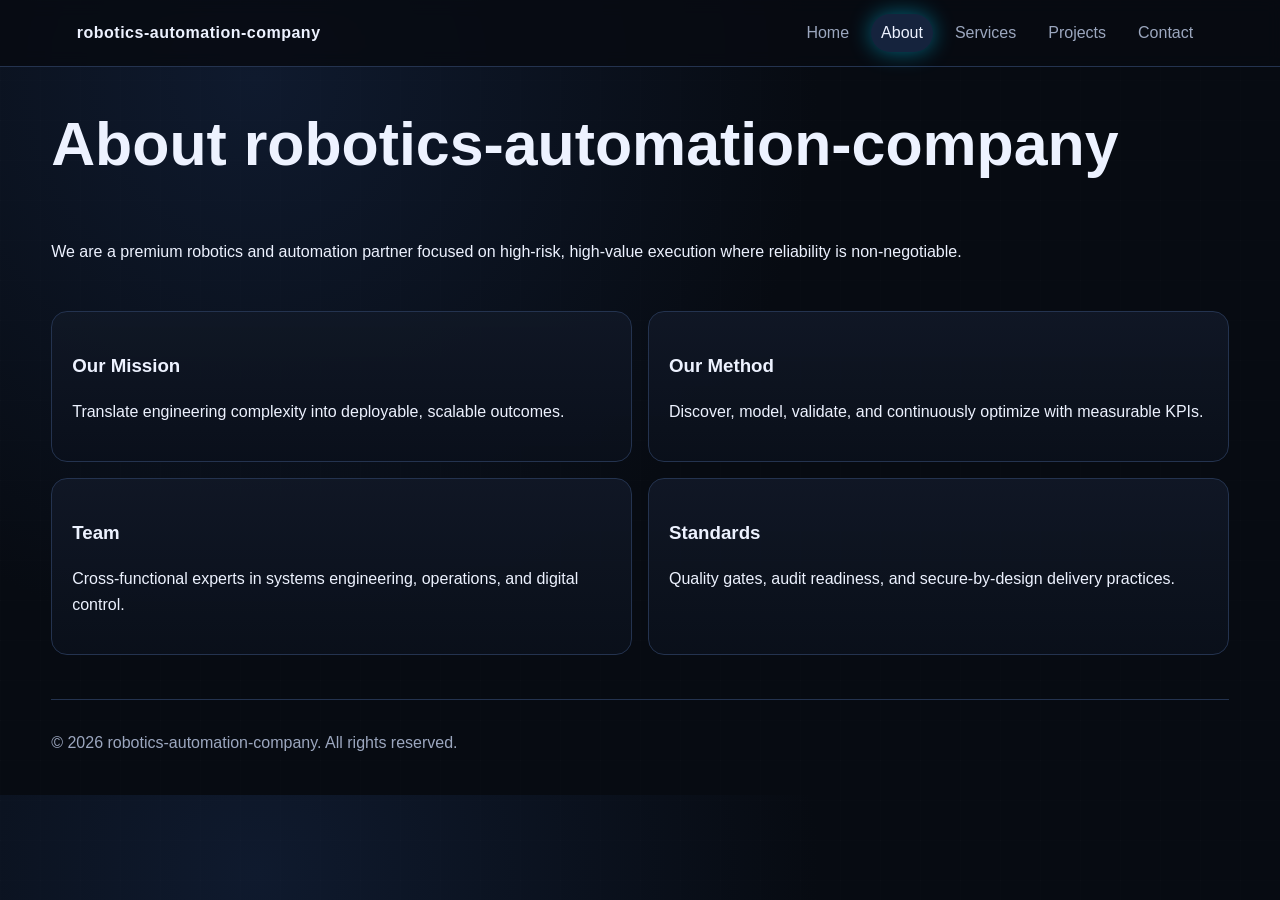
==== about.html @ 0bc13b14 "initial commit" ====
﻿<!doctype html>
<html lang="en">
<head>
    <meta charset="UTF-8">
    <meta name="viewport" content="width=device-width, initial-scale=1.0">
    <meta name="description" content="robotics-automation-company premium industrial agency website.">
    <title>robotics-automation-company | About</title>
    <link rel="stylesheet" href="css/styles.css">
</head>
<body>
    <div class="bg-grid" aria-hidden="true"></div>
    <header class="site-header">
        <a class="logo" href="index.html">robotics-automation-company</a>
        <nav>
                <a href="index.html">Home</a>
                <a href="about.html" class="active">About</a>
                <a href="services.html">Services</a>
                <a href="projects.html">Projects</a>
                <a href="contact.html">Contact</a>
        </nav>
    </header>
    <main class="container">
        <section class="page-hero reveal"><h1>About robotics-automation-company</h1><p>We are a premium robotics and automation partner focused on high-risk, high-value execution where reliability is non-negotiable.</p></section>
        <section class="grid-2 reveal">
            <article class="card"><h3>Our Mission</h3><p>Translate engineering complexity into deployable, scalable outcomes.</p></article>
            <article class="card"><h3>Our Method</h3><p>Discover, model, validate, and continuously optimize with measurable KPIs.</p></article>
            <article class="card"><h3>Team</h3><p>Cross-functional experts in systems engineering, operations, and digital control.</p></article>
            <article class="card"><h3>Standards</h3><p>Quality gates, audit readiness, and secure-by-design delivery practices.</p></article>
        </section>
    </main>
    <footer class="site-footer">
        <p>&copy; 2026 robotics-automation-company. All rights reserved.</p>
    </footer>
    <script src="js/script.js"></script>
</body>
</html>
---- css/styles.css ----
﻿:root {
    --bg: #070b12;
    --text: #edf2ff;
    --muted: #9ca7bf;
    --line: #24334f;
    --accent: #00d2ff;
    --accent-2: #36ff8f;
    --glow: 0 0 22px rgba(0, 210, 255, 0.45);
    --radius: 16px;
}
* { box-sizing: border-box; }
html { scroll-behavior: smooth; }
body { margin: 0; font-family: "Segoe UI", "Trebuchet MS", sans-serif; background: radial-gradient(circle at 20% 10%, #0f1a2e, var(--bg) 45%), var(--bg); color: var(--text); line-height: 1.6; }
.bg-grid { position: fixed; inset: 0; background-image: linear-gradient(rgba(255,255,255,.04) 1px, transparent 1px), linear-gradient(90deg, rgba(255,255,255,.04) 1px, transparent 1px); background-size: 40px 40px; opacity: .25; pointer-events: none; z-index: -1; }
.site-header { position: sticky; top: 0; display: flex; justify-content: space-between; align-items: center; padding: 14px 6vw; border-bottom: 1px solid var(--line); background: rgba(7, 11, 18, 0.86); backdrop-filter: blur(8px); z-index: 10; }
.logo { color: var(--text); text-decoration: none; font-weight: 700; letter-spacing: .5px; }
nav { display: flex; gap: 12px; flex-wrap: wrap; }
nav a { color: var(--muted); text-decoration: none; padding: 6px 10px; border-radius: 999px; transition: .25s ease; }
nav a:hover, nav a.active { color: var(--text); background: #15233d; box-shadow: var(--glow); }
.container { width: min(1180px, 92vw); margin: 44px auto; display: grid; gap: 30px; }
.hero, .page-hero { display: grid; grid-template-columns: repeat(2, minmax(0, 1fr)); gap: 30px; align-items: center; }
.page-hero { grid-template-columns: 1fr; }
.kicker { color: var(--accent-2); text-transform: uppercase; letter-spacing: 1.2px; font-weight: 600; }
h1 { font-size: clamp(2rem, 5vw, 3.8rem); line-height: 1.1; margin: 0 0 16px; }
h2 { font-size: clamp(1.4rem, 3vw, 2rem); margin-top: 0; }
.hero-orb { width: min(420px, 100%); aspect-ratio: 1; border-radius: 50%; margin-inline: auto; background: conic-gradient(from 180deg, #0ef, #34ff8a, #1292f2, #0ef); box-shadow: 0 0 70px rgba(0, 210, 255, .45); animation: spin 18s linear infinite; }
@keyframes spin { to { transform: rotate(360deg); } }
.hero-actions { display: flex; gap: 12px; flex-wrap: wrap; margin-top: 16px; }
.btn { border: 1px solid var(--line); color: var(--text); text-decoration: none; background: #101a2f; padding: 10px 14px; border-radius: 10px; transition: .25s ease; cursor: pointer; }
.btn:hover { transform: translateY(-2px); box-shadow: var(--glow); }
.btn-primary { background: linear-gradient(130deg, #00a9d8, #18b56f); border-color: transparent; }
.grid-3, .stats { display: grid; grid-template-columns: repeat(4, minmax(0, 1fr)); gap: 16px; }
.grid-3 { grid-template-columns: repeat(3, minmax(0, 1fr)); }
.grid-2 { display: grid; grid-template-columns: repeat(2, minmax(0, 1fr)); gap: 16px; }
.card { background: linear-gradient(180deg, rgba(17, 24, 38, 0.94), rgba(10, 16, 27, 0.96)); border: 1px solid var(--line); border-radius: var(--radius); padding: 20px; transition: .3s ease; }
.card:hover { border-color: #2f5b9a; transform: translateY(-4px); box-shadow: var(--glow); }
.stat-card h3 { font-size: 2rem; margin: 0; color: var(--accent); }
.animated-card { animation: floatCard 3.8s ease-in-out infinite alternate; }
@keyframes floatCard { from { transform: translateY(0); } to { transform: translateY(-8px); } }
.tool-section .tool-grid { display: grid; grid-template-columns: repeat(2, minmax(0, 1fr)); gap: 16px; }
#tool-form { display: grid; gap: 12px; }
#tool-form label { display: grid; gap: 6px; color: var(--muted); font-size: .95rem; }
#tool-form input { background: #0a1323; border: 1px solid var(--line); color: var(--text); border-radius: 10px; padding: 9px 11px; }
.tool-output p { min-height: 54px; }
.meter { height: 10px; border-radius: 8px; background: #1b2539; overflow: hidden; }
.meter span { display: block; width: 0; height: 100%; background: linear-gradient(90deg, var(--accent), var(--accent-2)); transition: width .45s ease; }
.contact-form input, .contact-form textarea { width: 100%; background: #0a1323; color: var(--text); border: 1px solid var(--line); border-radius: 10px; padding: 9px 11px; }
.reveal { opacity: 0; transform: translateY(18px); transition: .65s ease; }
.reveal.show { opacity: 1; transform: translateY(0); }
.site-footer { width: min(1180px, 92vw); margin: 24px auto 40px; color: var(--muted); border-top: 1px solid var(--line); padding-top: 14px; }
@media (max-width: 960px) {
    .hero, .grid-3, .grid-2, .stats, .tool-section .tool-grid { grid-template-columns: 1fr; }
    .site-header { gap: 10px; flex-direction: column; align-items: flex-start; }
}
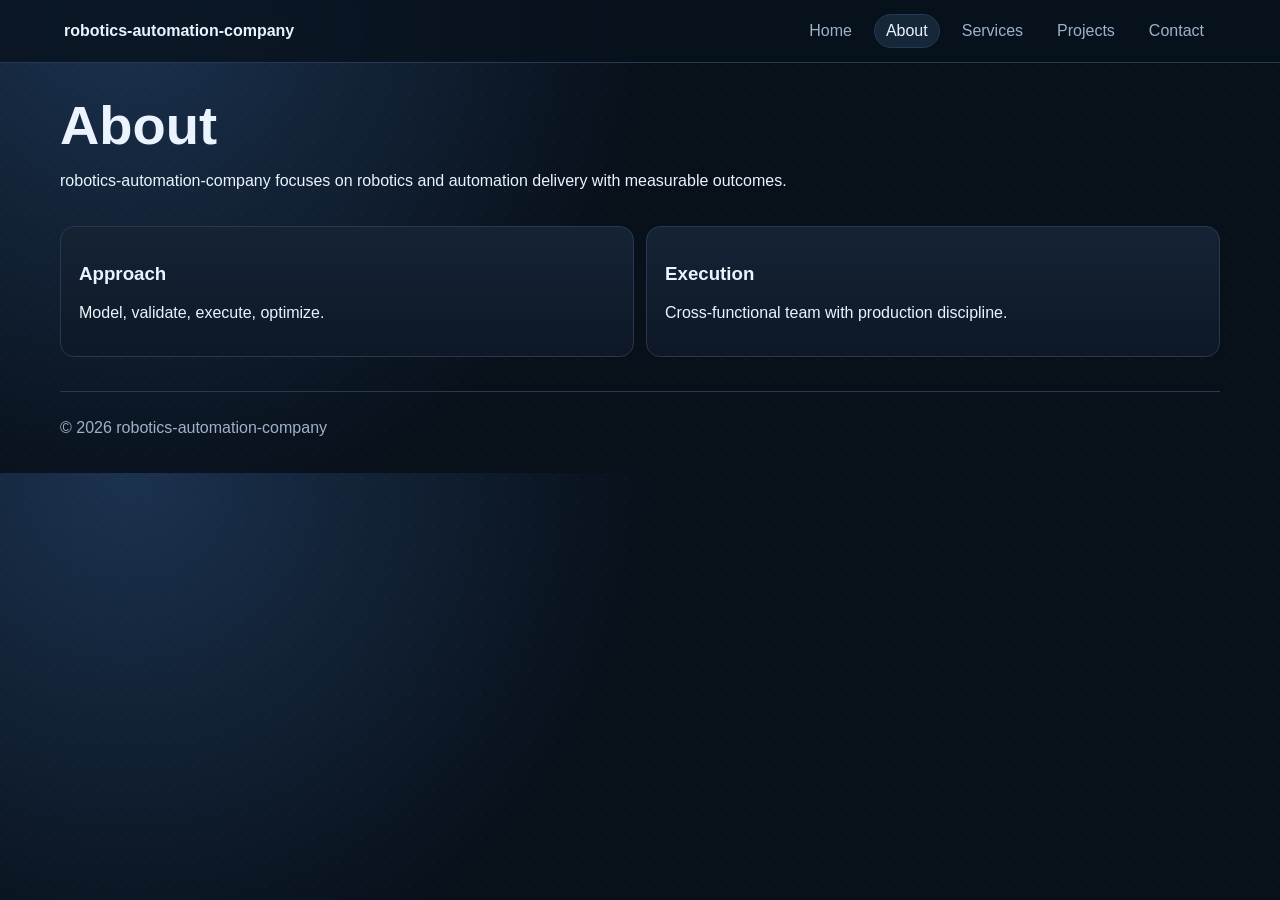
==== commit 1d3fb335: "made this unique" ====
--- a/about.html
+++ b/about.html
@@ -1,36 +1,2 @@
-﻿<!doctype html>
-<html lang="en">
-<head>
-    <meta charset="UTF-8">
-    <meta name="viewport" content="width=device-width, initial-scale=1.0">
-    <meta name="description" content="robotics-automation-company premium industrial agency website.">
-    <title>robotics-automation-company | About</title>
-    <link rel="stylesheet" href="css/styles.css">
-</head>
-<body>
-    <div class="bg-grid" aria-hidden="true"></div>
-    <header class="site-header">
-        <a class="logo" href="index.html">robotics-automation-company</a>
-        <nav>
-                <a href="index.html">Home</a>
-                <a href="about.html" class="active">About</a>
-                <a href="services.html">Services</a>
-                <a href="projects.html">Projects</a>
-                <a href="contact.html">Contact</a>
-        </nav>
-    </header>
-    <main class="container">
-        <section class="page-hero reveal"><h1>About robotics-automation-company</h1><p>We are a premium robotics and automation partner focused on high-risk, high-value execution where reliability is non-negotiable.</p></section>
-        <section class="grid-2 reveal">
-            <article class="card"><h3>Our Mission</h3><p>Translate engineering complexity into deployable, scalable outcomes.</p></article>
-            <article class="card"><h3>Our Method</h3><p>Discover, model, validate, and continuously optimize with measurable KPIs.</p></article>
-            <article class="card"><h3>Team</h3><p>Cross-functional experts in systems engineering, operations, and digital control.</p></article>
-            <article class="card"><h3>Standards</h3><p>Quality gates, audit readiness, and secure-by-design delivery practices.</p></article>
-        </section>
-    </main>
-    <footer class="site-footer">
-        <p>&copy; 2026 robotics-automation-company. All rights reserved.</p>
-    </footer>
-    <script src="js/script.js"></script>
-</body>
-</html>
+﻿<!doctype html><html lang="en"><head><meta charset="utf-8"><meta name="viewport" content="width=device-width,initial-scale=1"><title>robotics-automation-company | about.html</title><link rel="stylesheet" href="css/styles.css"></head><body class="nav-pill card-glow hero-stack motif-arm btn-solid"><div class="bg"></div><header><a class="logo" href="index.html">robotics-automation-company</a><nav><a href="index.html">Home</a><a href="about.html" class="active">About</a><a href="services.html">Services</a><a href="projects.html">Projects</a><a href="contact.html">Contact</a></nav></header><main>        <section class="head reveal"><h1>About</h1><p>robotics-automation-company focuses on robotics and automation delivery with measurable outcomes.</p></section>
+        <section class="cols reveal"><article class="card"><h3>Approach</h3><p>Model, validate, execute, optimize.</p></article><article class="card"><h3>Execution</h3><p>Cross-functional team with production discipline.</p></article></section></main><footer><p>&copy; 2026 robotics-automation-company</p></footer><script src="js/script.js"></script></body></html>
--- a/css/styles.css
+++ b/css/styles.css
@@ -1,54 +1,16 @@
-﻿:root {
-    --bg: #070b12;
-    --text: #edf2ff;
-    --muted: #9ca7bf;
-    --line: #24334f;
-    --accent: #00d2ff;
-    --accent-2: #36ff8f;
-    --glow: 0 0 22px rgba(0, 210, 255, 0.45);
-    --radius: 16px;
-}
-* { box-sizing: border-box; }
-html { scroll-behavior: smooth; }
-body { margin: 0; font-family: "Segoe UI", "Trebuchet MS", sans-serif; background: radial-gradient(circle at 20% 10%, #0f1a2e, var(--bg) 45%), var(--bg); color: var(--text); line-height: 1.6; }
-.bg-grid { position: fixed; inset: 0; background-image: linear-gradient(rgba(255,255,255,.04) 1px, transparent 1px), linear-gradient(90deg, rgba(255,255,255,.04) 1px, transparent 1px); background-size: 40px 40px; opacity: .25; pointer-events: none; z-index: -1; }
-.site-header { position: sticky; top: 0; display: flex; justify-content: space-between; align-items: center; padding: 14px 6vw; border-bottom: 1px solid var(--line); background: rgba(7, 11, 18, 0.86); backdrop-filter: blur(8px); z-index: 10; }
-.logo { color: var(--text); text-decoration: none; font-weight: 700; letter-spacing: .5px; }
-nav { display: flex; gap: 12px; flex-wrap: wrap; }
-nav a { color: var(--muted); text-decoration: none; padding: 6px 10px; border-radius: 999px; transition: .25s ease; }
-nav a:hover, nav a.active { color: var(--text); background: #15233d; box-shadow: var(--glow); }
-.container { width: min(1180px, 92vw); margin: 44px auto; display: grid; gap: 30px; }
-.hero, .page-hero { display: grid; grid-template-columns: repeat(2, minmax(0, 1fr)); gap: 30px; align-items: center; }
-.page-hero { grid-template-columns: 1fr; }
-.kicker { color: var(--accent-2); text-transform: uppercase; letter-spacing: 1.2px; font-weight: 600; }
-h1 { font-size: clamp(2rem, 5vw, 3.8rem); line-height: 1.1; margin: 0 0 16px; }
-h2 { font-size: clamp(1.4rem, 3vw, 2rem); margin-top: 0; }
-.hero-orb { width: min(420px, 100%); aspect-ratio: 1; border-radius: 50%; margin-inline: auto; background: conic-gradient(from 180deg, #0ef, #34ff8a, #1292f2, #0ef); box-shadow: 0 0 70px rgba(0, 210, 255, .45); animation: spin 18s linear infinite; }
-@keyframes spin { to { transform: rotate(360deg); } }
-.hero-actions { display: flex; gap: 12px; flex-wrap: wrap; margin-top: 16px; }
-.btn { border: 1px solid var(--line); color: var(--text); text-decoration: none; background: #101a2f; padding: 10px 14px; border-radius: 10px; transition: .25s ease; cursor: pointer; }
-.btn:hover { transform: translateY(-2px); box-shadow: var(--glow); }
-.btn-primary { background: linear-gradient(130deg, #00a9d8, #18b56f); border-color: transparent; }
-.grid-3, .stats { display: grid; grid-template-columns: repeat(4, minmax(0, 1fr)); gap: 16px; }
-.grid-3 { grid-template-columns: repeat(3, minmax(0, 1fr)); }
-.grid-2 { display: grid; grid-template-columns: repeat(2, minmax(0, 1fr)); gap: 16px; }
-.card { background: linear-gradient(180deg, rgba(17, 24, 38, 0.94), rgba(10, 16, 27, 0.96)); border: 1px solid var(--line); border-radius: var(--radius); padding: 20px; transition: .3s ease; }
-.card:hover { border-color: #2f5b9a; transform: translateY(-4px); box-shadow: var(--glow); }
-.stat-card h3 { font-size: 2rem; margin: 0; color: var(--accent); }
-.animated-card { animation: floatCard 3.8s ease-in-out infinite alternate; }
-@keyframes floatCard { from { transform: translateY(0); } to { transform: translateY(-8px); } }
-.tool-section .tool-grid { display: grid; grid-template-columns: repeat(2, minmax(0, 1fr)); gap: 16px; }
-#tool-form { display: grid; gap: 12px; }
-#tool-form label { display: grid; gap: 6px; color: var(--muted); font-size: .95rem; }
-#tool-form input { background: #0a1323; border: 1px solid var(--line); color: var(--text); border-radius: 10px; padding: 9px 11px; }
-.tool-output p { min-height: 54px; }
-.meter { height: 10px; border-radius: 8px; background: #1b2539; overflow: hidden; }
-.meter span { display: block; width: 0; height: 100%; background: linear-gradient(90deg, var(--accent), var(--accent-2)); transition: width .45s ease; }
-.contact-form input, .contact-form textarea { width: 100%; background: #0a1323; color: var(--text); border: 1px solid var(--line); border-radius: 10px; padding: 9px 11px; }
-.reveal { opacity: 0; transform: translateY(18px); transition: .65s ease; }
-.reveal.show { opacity: 1; transform: translateY(0); }
-.site-footer { width: min(1180px, 92vw); margin: 24px auto 40px; color: var(--muted); border-top: 1px solid var(--line); padding-top: 14px; }
-@media (max-width: 960px) {
-    .hero, .grid-3, .grid-2, .stats, .tool-section .tool-grid { grid-template-columns: 1fr; }
-    .site-header { gap: 10px; flex-direction: column; align-items: flex-start; }
-}
+﻿:root{--a:#87cbff;--b:#84ffd8;--bg:#08101a;--g:#1b324f;--f:'Segoe UI',sans-serif;--t:#ebf3ff;--m:#9fb1c9;--l:#263950}*{box-sizing:border-box}html{scroll-behavior:smooth}body{margin:0;font-family:var(--f);color:var(--t);background:radial-gradient(circle at 10% 0%,var(--g),var(--bg) 42%),var(--bg)}.bg{position:fixed;inset:0;opacity:.2;pointer-events:none;z-index:-1}
+body.motif-rings .bg{background:radial-gradient(circle,#fff2 1px,transparent 1px);background-size:22px 22px}body.motif-mesh .bg{background-image:linear-gradient(#fff2 1px,transparent 1px),linear-gradient(90deg,#fff2 1px,transparent 1px);background-size:34px 34px}body.motif-radar .bg{background:radial-gradient(circle at 70% 20%,#fff3,transparent 30%)}body.motif-leaf .bg{background:linear-gradient(120deg,#fff2,transparent)}body.motif-strata .bg{background:repeating-linear-gradient(160deg,#fff1,#fff1 2px,transparent 2px,transparent 18px)}body.motif-vector .bg{background:linear-gradient(45deg,#fff2 1px,transparent 1px);background-size:26px 26px}body.motif-grain .bg{background:radial-gradient(#fff2 1px,transparent 1px);background-size:14px 14px}body.motif-signal .bg{background:repeating-radial-gradient(circle at 65% 35%,#fff2 0 2px,transparent 2px 18px)}body.motif-silicon .bg{background:linear-gradient(90deg,#fff2,transparent)}body.motif-matrix .bg{background:repeating-linear-gradient(0deg,#fff2,#fff2 1px,transparent 1px,transparent 12px)}body.motif-route .bg{background:linear-gradient(130deg,#fff2,transparent)}body.motif-grid .bg{background-image:linear-gradient(#fff2 1px,transparent 1px),linear-gradient(90deg,#fff2 1px,transparent 1px);background-size:40px 40px}body.motif-beam .bg{background:linear-gradient(90deg,transparent,#fff2,transparent)}body.motif-forge .bg{background:radial-gradient(circle at 20% 20%,#fff3,transparent 32%)}body.motif-nodes .bg{background:radial-gradient(circle,#fff2 2px,transparent 2px);background-size:28px 28px}body.motif-dashboard .bg{background:linear-gradient(0deg,#fff2 2px,transparent 2px);background-size:100% 28px}body.motif-target .bg{background:repeating-radial-gradient(circle,#fff2 0 2px,transparent 2px 12px)}body.motif-orbit .bg{background:radial-gradient(circle at 30% 40%,#fff2,transparent 30%)}body.motif-arm .bg{background:linear-gradient(45deg,#fff2 2px,transparent 2px);background-size:24px 24px}body.motif-factory .bg{background:repeating-linear-gradient(90deg,#fff2,#fff2 4px,transparent 4px,transparent 20px)}
+header{position:sticky;top:0;display:flex;justify-content:space-between;align-items:center;gap:10px;padding:14px 5vw;background:#08121dcc;border-bottom:1px solid var(--l);backdrop-filter:blur(6px)}.logo{color:var(--t);text-decoration:none;font-weight:700}nav{display:flex;gap:10px;flex-wrap:wrap}nav a{color:var(--m);text-decoration:none;padding:7px 11px;transition:.2s}
+body.nav-pill nav a{border:1px solid transparent;border-radius:999px}body.nav-pill nav a:hover,body.nav-pill nav a.active{color:var(--t);border-color:var(--l);background:#17273a}
+body.nav-underline nav a{border-bottom:2px solid transparent}body.nav-underline nav a:hover,body.nav-underline nav a.active{color:var(--t);border-color:var(--a)}
+body.nav-box nav a{border:1px solid var(--l);border-radius:8px}body.nav-box nav a:hover,body.nav-box nav a.active{color:var(--t)}
+main{width:min(1160px,92vw);margin:34px auto;display:grid;gap:20px}h1{font-size:clamp(2rem,5vw,3.4rem);line-height:1.08;margin:0 0 10px}.kicker{text-transform:uppercase;letter-spacing:1.5px;color:var(--b)}
+.hero{display:grid;gap:14px;align-items:center}body.hero-split .hero{grid-template-columns:1.2fr .8fr}body.hero-stack .hero{grid-template-columns:1fr}.hero-visual{min-height:230px;border:1px solid var(--l);border-radius:18px;position:relative;overflow:hidden;background:linear-gradient(130deg,#fff1,#fff0)}.hero-visual span{position:absolute;inset:20%;border:2px solid var(--a);border-radius:999px;animation:wave 2.4s ease-in-out infinite}.hero-visual span:nth-child(2){inset:32%;border-color:var(--b);animation-delay:.4s}.hero-visual span:nth-child(3){inset:44%;border-color:#fff8;animation-delay:.8s}@keyframes wave{0%{transform:scale(.82);opacity:.9}100%{transform:scale(1.55);opacity:.08}}
+.actions{display:flex;gap:10px;flex-wrap:wrap;margin-top:10px}.btn{text-decoration:none;padding:10px 14px;border-radius:10px;cursor:pointer;transition:.2s}.btn:hover{transform:translateY(-2px)}
+body.btn-solid .btn{border:1px solid var(--l);background:#112033;color:var(--t)}body.btn-solid .btn.primary{border:none;background:linear-gradient(130deg,var(--a),var(--b));color:#021522}
+body.btn-line .btn{border:1px solid color-mix(in srgb,var(--a) 45%,var(--l));background:transparent;color:var(--t)}body.btn-line .btn.primary{background:color-mix(in srgb,var(--a) 20%,transparent)}
+.stats{display:grid;grid-template-columns:repeat(4,minmax(0,1fr));gap:12px}.cols,.tool-grid{display:grid;grid-template-columns:repeat(2,minmax(0,1fr));gap:12px}.card{padding:18px;border-radius:14px;transition:.25s}
+body.card-glow .card{background:linear-gradient(180deg,#152335,#0e1826);border:1px solid var(--l)}body.card-glow .card:hover{box-shadow:0 0 22px color-mix(in srgb,var(--a) 45%,transparent);transform:translateY(-4px)}
+body.card-soft .card{background:linear-gradient(180deg,#1a2533,#121a25);border:1px solid #fff1}body.card-soft .card:hover{transform:translateY(-3px)}
+body.card-edge .card{background:#101a27;border:1px solid var(--l);box-shadow:inset 0 0 0 1px #fff1}body.card-edge .card:hover{border-color:var(--a);transform:translateY(-3px)}
+.list{margin:0;padding-left:18px;display:grid;gap:8px}label{display:grid;gap:6px;color:var(--m)}input,textarea{width:100%;background:#0a1320;color:var(--t);border:1px solid var(--l);border-radius:8px;padding:9px}#tool-form{display:grid;gap:10px}.meter{height:10px;background:#1a283b;border-radius:7px;overflow:hidden}.meter span{display:block;height:100%;width:0;background:linear-gradient(90deg,var(--a),var(--b));transition:width .45s}.reveal{opacity:0;transform:translateY(14px);transition:.6s}.reveal.show{opacity:1;transform:none}footer{width:min(1160px,92vw);margin:18px auto 36px;padding-top:11px;border-top:1px solid var(--l);color:var(--m)}@media (max-width:900px){.hero,.stats,.cols,.tool-grid{grid-template-columns:1fr}header{flex-direction:column;align-items:flex-start}}
